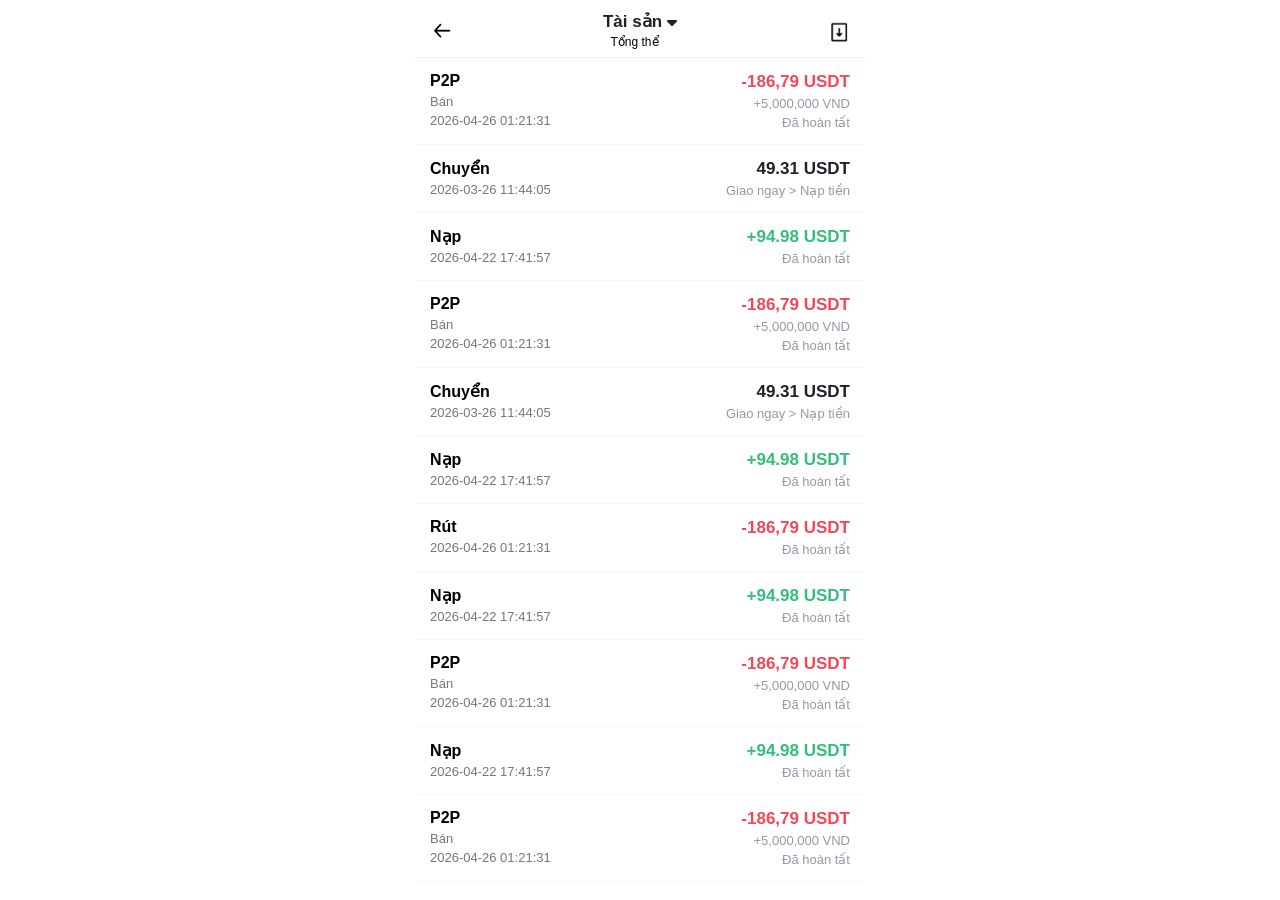
==== assets-history.html @ ec97b78a "Add files via upload" ====
<!DOCTYPE html>
<html lang="vi">
<head>
    <meta charset="UTF-8">
    <meta name="viewport" content="width=device-width, initial-scale=1.0">
    <title>Tài sản - Lịch sử giao dịch</title>
    <link rel="stylesheet" href="assets-history.css">
    <link rel="stylesheet" href="https://cdnjs.cloudflare.com/ajax/libs/font-awesome/6.4.2/css/all.min.css">
</head>
<body>

    <div class="app-container">
        <!-- Header -->
        <div class="header">
<!--         
              <i class="fa-solid fa-arrow-left icon-back"
   onclick="window.location.href='wallet.html'"></i> -->
  <img
  src="img/images/arrow_left.png" class="icon-back" onclick="window.location.href='wallet.html'" alt="back" />
            <div class="header-center">
                <div class="title-with-arrow">
                    <span class="main-title">Tài sản</span>
                    <i class="fa-solid fa-caret-down"></i>
                </div>
                <div class="sub-title">Tổng thể</div>
            </div>
          <img
    src="img/images/muiten.png" class="icon-history" alt="history"/>
        </div>

        <!-- List Giao dịch -->
        <div class="transaction-list">
            
            <!-- Item 1 (P2P - Bán) - Click vào đây để sang trang chi tiết -->
            <div class="transaction-item" data-href="p2p-detail.html">
                <div class="item-left">
                    <div class="item-name">P2P</div>
                    <div class="item-desc">Bán</div>
                    <div class="item-time">2026-04-26 01:21:31</div>
                </div>
                <div class="item-right">
                    <div class="amount sell">-186,79 USDT</div>
                    <div class="fiat-amount">+5,000,000 VND</div>
                    <div class="status-done">Đã hoàn tất</div>
                </div>
            </div>
      <!-- Item 4 (Chuyển) -->
            <div class="transaction-item">
                <div class="item-left">
                    <div class="item-name">Chuyển</div>
                    <div class="item-time">2026-03-26 11:44:05</div>
                </div>
                <div class="item-right">
                    <div class="amount transfer">49.31 USDT</div>
                    <div class="transfer-path">Giao ngay > Nạp tiền</div>
                </div>
            </div>
            <!-- Item 2 (Pay - Nhận) -->
            <!-- <div class="transaction-item">
                <div class="item-left">
                    <div class="item-name">Pay</div>
                    <div class="item-desc">Nhận tiền mã hóa</div>
                    <div class="item-time">2026-04-22 17:41:57</div>
                </div>
                <div class="item-right">
                    <div class="amount receive">+94.98 USDT</div>
                    <div class="user-id">User-3fe9e</div>
                </div>
            </div> -->

                <!-- Item 3 (Nap) -->
             <div class="transaction-item">
                <div class="item-left">
                    <div class="item-name">Nạp</div>
                    <!-- <div class="item-desc">Nhận tiền mã hóa</div> -->
                    <div class="item-time">2026-04-22 17:41:57</div>
                </div>
                <div class="item-right">
                    <div class="amount receive">+94.98 USDT</div>
                    <div class="user-id">Đã hoàn tất</div>
                </div>
            </div>
            <div class="transaction-item" data-href="p2p-detail.html">
                <div class="item-left">
                    <div class="item-name">P2P</div>
                    <div class="item-desc">Bán</div>
                    <div class="item-time">2026-04-26 01:21:31</div>
                </div>
                <div class="item-right">
                    <div class="amount sell">-186,79 USDT</div>
                    <div class="fiat-amount">+5,000,000 VND</div>
                    <div class="status-done">Đã hoàn tất</div>
                </div>
            </div>
             <div class="transaction-item">
                <div class="item-left">
                    <div class="item-name">Chuyển</div>
                    <div class="item-time">2026-03-26 11:44:05</div>
                </div>
                <div class="item-right">
                    <div class="amount transfer">49.31 USDT</div>
                    <div class="transfer-path">Giao ngay > Nạp tiền</div>
                </div>
            </div>
               <div class="transaction-item" data-href="recharge.html">
                <div class="item-left">
                    <div class="item-name">Nạp</div>
                    <!-- <div class="item-desc">Nhận tiền mã hóa</div> -->
                    <div class="item-time">2026-04-22 17:41:57</div>
                </div>
                <div class="item-right">
                    <div class="amount receive">+94.98 USDT</div>
                    <div class="user-id">Đã hoàn tất</div>
                </div>
            </div>
                  <!-- Item 3 (Rut) -->
              <div class="transaction-item" data-href="withdraw-money.html">
                <div class="item-left">
                    <div class="item-name">Rút</div>
                    <!-- <div class="item-desc">Bán</div> -->
                    <div class="item-time">2026-04-26 01:21:31</div>
                </div>
                <div class="item-right" >
                    <div class="amount sell">-186,79 USDT</div>
                    <!-- <div class="fiat-amount">+5,000,000 VND</div> -->
                    <div class="status-done">Đã hoàn tất</div>
                </div>
            </div>
            <!-- Item 3 (Pay) -->
            <!-- Item 4 (Chuyển) -->
             <div class="transaction-item">
                <div class="item-left">
                    <div class="item-name">Nạp</div>
                    <!-- <div class="item-desc">Nhận tiền mã hóa</div> -->
                    <div class="item-time">2026-04-22 17:41:57</div>
                </div>
                <div class="item-right">
                    <div class="amount receive">+94.98 USDT</div>
                    <div class="user-id">Đã hoàn tất</div>
                </div>
            </div>
               <div class="transaction-item" data-href="p2p-detail.html">
                <div class="item-left">
                    <div class="item-name">P2P</div>
                    <div class="item-desc">Bán</div>
                    <div class="item-time">2026-04-26 01:21:31</div>
                </div>
                <div class="item-right">
                    <div class="amount sell">-186,79 USDT</div>
                    <div class="fiat-amount">+5,000,000 VND</div>
                    <div class="status-done">Đã hoàn tất</div>
                </div>
                
            </div>
 <div class="transaction-item">
                <div class="item-left">
                    <div class="item-name">Nạp</div>
                    <!-- <div class="item-desc">Nhận tiền mã hóa</div> -->
                    <div class="item-time">2026-04-22 17:41:57</div>
                </div>
                <div class="item-right">
                    <div class="amount receive">+94.98 USDT</div>
                    <div class="user-id">Đã hoàn tất</div>
                </div>
            </div>
               <div class="transaction-item" data-href="p2p-detail.html">
                <div class="item-left">
                    <div class="item-name">P2P</div>
                    <div class="item-desc">Bán</div>
                    <div class="item-time">2026-04-26 01:21:31</div>
                </div>
                <div class="item-right">
                    <div class="amount sell">-186,79 USDT</div>
                    <div class="fiat-amount">+5,000,000 VND</div>
                    <div class="status-done">Đã hoàn tất</div>
                </div>
        </div>
    </div>
<script src="assets-history.js"></script>
</body>
</html>
---- assets-history.css ----
* {
    margin: 0;
    padding: 0;
    box-sizing: border-box;
    font-family: -apple-system, BlinkMacSystemFont, "Segoe UI", Roboto, sans-serif;
}

body {
    background-color: #ffffff;
    color: #1e2329;
    display: flex;
    justify-content: center;
    font-family: Arial, Helvetica, sans-serif;
    font-weight: 400;
}

.app-container {
    width: 100%;
    max-width: 450px;
    min-height: 100vh;
}

/* Header */
.header {
    padding: 10px 15px;
    display: flex;
    align-items: center;
    justify-content: space-between;
    border-bottom: 1px solid #f5f5f5;
    position: sticky;
    top: 0;
    background: white;
    z-index: 10;
}

.header-center {
    text-align: center;
}

.title-with-arrow {
    display: flex;
    align-items: center;
    justify-content: center;
    gap: 5px;
}

.main-title {
    font-size: 18px;
    font-weight: 600;
}

.sub-title {
    font-size: 12px;
      color: #000000;
    margin-top: 3px;
    margin-left: -11px;
    font-weight: 600;
}
/* 
.icon-back, .icon-history {
    font-size: 18px;
    cursor: pointer;
    width: 30px;
} */

/* Icon back bên trái */


/* Transaction List */
.transaction-list {
    padding: 0 15px;
}
.transaction-sub,
.transaction-time,
.transaction-note,
.transaction-status {
    font-size: 11px;
    font-weight: 400;
    color: #7d8794;
}
.transaction-item {
    display: flex;
    justify-content: space-between;
    padding: 14px 0;
    border-bottom: 1px solid #f5f5f5;
    cursor: pointer;
}

.transaction-item:active {
    background-color: #fafafa;
}

/* Cột bên trái */
.item-left {
    display: flex;
    flex-direction: column;
    gap: 4px;
}

.item-name {
    font-size: 16px;
    font-weight: 600;
        color: #010101;
}

.item-desc, .item-time {
    font-size: 13px;
    color:#767676;
    font-weight: 400;
}

/* Cột bên phải (Thẳng hàng lề phải) */
.item-right {
    text-align: right;
    display: flex;
    flex-direction: column;
    gap: 4px;
}

.amount {
        font-size: 17px;
    font-weight: 600;
}

/* Màu sắc số tiền */
.amount.sell { 
    color: #f44758; 
}      /* Màu đỏ */
.amount.receive { 
    color: #33be7d; 
}   /* Màu xanh */
.amount.transfer {
     color: #1e2329;
     }  /* Màu đen */

.fiat-amount, .user-id, .status-done, .transfer-path {
    font-size: 13px;
    color: #929aa5;
}

.status-done {
    color: #929aa5;
}
/* .icon-back {
    width: 22px;
    height: 22px;
    object-fit: contain;
    cursor: pointer;
    display: block;
    user-select: none;
} */
.header {
    position: relative;
    height: 58px;
    border-bottom: 1px solid #f0f0f0;
}

/* icon trái */
.icon-back {
        position: absolute;
    left: -11px;
    top: 50%;
    transform: translateY(-50%);
    width: 77px;
    height: 63px;
}

/* icon phải */
.icon-history {
       position: absolute;
    right: -29px;
    top: 55%;
    transform: translateY(-50%);
    width: 109px;
    height: 89px;
    object-fit: contain;
    cursor: pointer;
}

/* khối giữa */
.header-center {
    position: absolute;
    left: 50%;
    top: 50%;
    transform: translate(-50%, -50%);
    text-align: center;
}
.main-title {
  font-size: 17px;
    font-weight: 600;
    line-height: 1.55;
}

.sub-title {
    font-size: 12x;
    font-weight: 500;
    margin-top: 1px; /* trước 2–4px */
    line-height: 1;
}
.transaction-item {
    margin: 0 -15px;
    padding: 14px 15px;
    transition: background 0.12s ease;
    -webkit-tap-highlight-color: transparent;
}

.transaction-item:active {
    background: #f3f4f6;
}
.transaction-item {
    position: relative;
    margin: 0 -15px;
    padding: 14px 15px;
    transition: background-color 0.12s ease;
    -webkit-tap-highlight-color: transparent;
    user-select: none;
}

.transaction-item.pressed {
    background: #f3f4f6;
}
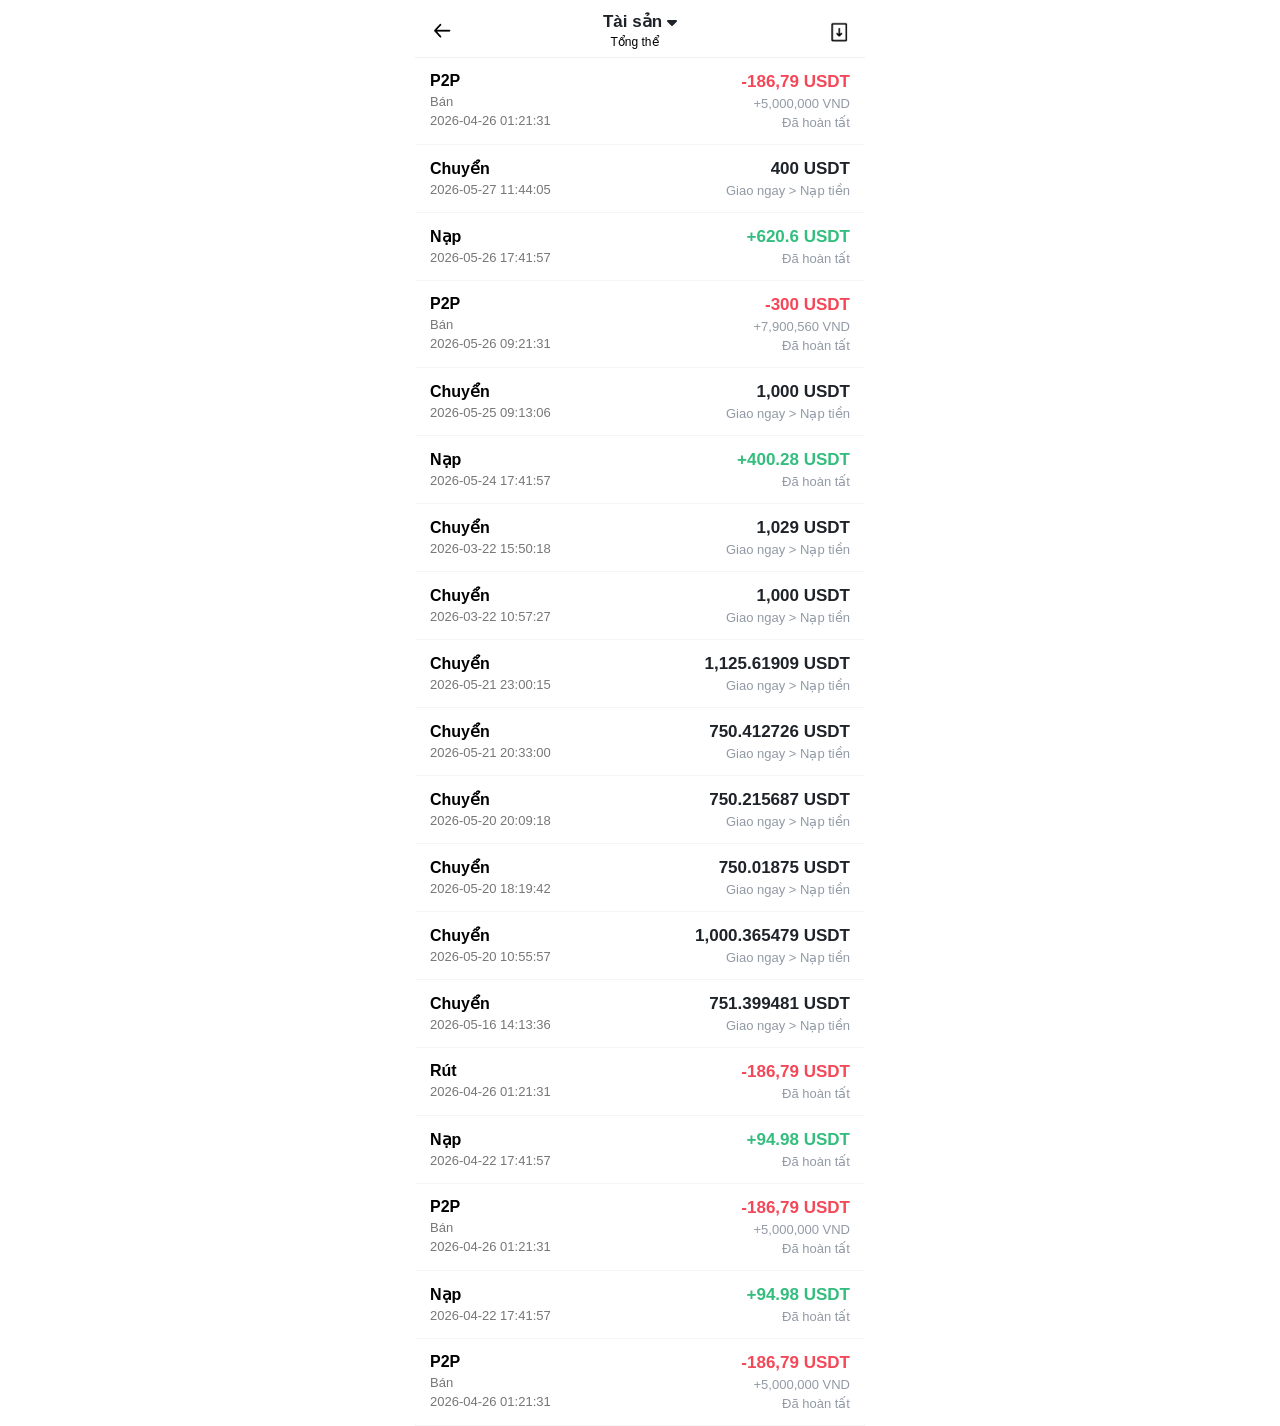
==== commit 02a460d1: "Update assets-history.html" ====
--- a/assets-history.html
+++ b/assets-history.html
@@ -48,10 +48,10 @@
             <div class="transaction-item">
                 <div class="item-left">
                     <div class="item-name">Chuyển</div>
-                    <div class="item-time">2026-03-26 11:44:05</div>
-                </div>
-                <div class="item-right">
-                    <div class="amount transfer">49.31 USDT</div>
+                    <div class="item-time">2026-05-27 11:44:05</div>
+                </div>
+                <div class="item-right">
+                    <div class="amount transfer">400 USDT</div>
                     <div class="transfer-path">Giao ngay > Nạp tiền</div>
                 </div>
             </div>
@@ -73,10 +73,10 @@
                 <div class="item-left">
                     <div class="item-name">Nạp</div>
                     <!-- <div class="item-desc">Nhận tiền mã hóa</div> -->
-                    <div class="item-time">2026-04-22 17:41:57</div>
-                </div>
-                <div class="item-right">
-                    <div class="amount receive">+94.98 USDT</div>
+                    <div class="item-time">2026-05-26 17:41:57</div>
+                </div>
+                <div class="item-right">
+                    <div class="amount receive">+620.6 USDT</div>
                     <div class="user-id">Đã hoàn tất</div>
                 </div>
             </div>
@@ -84,21 +84,21 @@
                 <div class="item-left">
                     <div class="item-name">P2P</div>
                     <div class="item-desc">Bán</div>
-                    <div class="item-time">2026-04-26 01:21:31</div>
-                </div>
-                <div class="item-right">
-                    <div class="amount sell">-186,79 USDT</div>
-                    <div class="fiat-amount">+5,000,000 VND</div>
+                    <div class="item-time">2026-05-26 09:21:31</div>
+                </div>
+                <div class="item-right">
+                    <div class="amount sell">-300 USDT</div>
+                    <div class="fiat-amount">+7,900,560 VND</div>
                     <div class="status-done">Đã hoàn tất</div>
                 </div>
             </div>
              <div class="transaction-item">
                 <div class="item-left">
                     <div class="item-name">Chuyển</div>
-                    <div class="item-time">2026-03-26 11:44:05</div>
-                </div>
-                <div class="item-right">
-                    <div class="amount transfer">49.31 USDT</div>
+                    <div class="item-time">2026-05-25 09:13:06</div>
+                </div>
+                <div class="item-right">
+                    <div class="amount transfer">1,000 USDT</div>
                     <div class="transfer-path">Giao ngay > Nạp tiền</div>
                 </div>
             </div>
@@ -106,13 +106,94 @@
                 <div class="item-left">
                     <div class="item-name">Nạp</div>
                     <!-- <div class="item-desc">Nhận tiền mã hóa</div> -->
-                    <div class="item-time">2026-04-22 17:41:57</div>
-                </div>
-                <div class="item-right">
-                    <div class="amount receive">+94.98 USDT</div>
-                    <div class="user-id">Đã hoàn tất</div>
-                </div>
-            </div>
+                    <div class="item-time">2026-05-24 17:41:57</div>
+                </div>
+                <div class="item-right">
+                    <div class="amount receive">+400.28 USDT</div>
+                    <div class="user-id">Đã hoàn tất</div>
+                </div>
+            </div>
+            <div class="transaction-item">
+                <div class="item-left">
+                    <div class="item-name">Chuyển</div>
+                    <div class="item-time">2026-03-22 15:50:18</div>
+                </div>
+                <div class="item-right">
+                    <div class="amount transfer">1,029 USDT</div>
+                    <div class="transfer-path">Giao ngay > Nạp tiền</div>
+                </div>
+            </div>
+                <div class="transaction-item">
+                <div class="item-left">
+                    <div class="item-name">Chuyển</div>
+                    <div class="item-time">2026-03-22 10:57:27</div>
+                </div>
+                <div class="item-right">
+                    <div class="amount transfer">1,000 USDT</div>
+                    <div class="transfer-path">Giao ngay > Nạp tiền</div>
+                </div>
+            </div>
+                <div class="transaction-item">
+                <div class="item-left">
+                    <div class="item-name">Chuyển</div>
+                    <div class="item-time">2026-05-21 23:00:15 </div>
+                </div>
+                <div class="item-right">
+                    <div class="amount transfer">1,125.61909 USDT</div>
+                    <div class="transfer-path">Giao ngay > Nạp tiền</div>
+                </div>
+            </div>
+                <div class="transaction-item">
+                <div class="item-left">
+                    <div class="item-name">Chuyển</div>
+                    <div class="item-time">2026-05-21 20:33:00</div>
+                </div>
+                <div class="item-right">
+                    <div class="amount transfer">750.412726 USDT</div>
+                    <div class="transfer-path">Giao ngay > Nạp tiền</div>
+                </div>
+            </div>
+                <div class="transaction-item">
+                <div class="item-left">
+                    <div class="item-name">Chuyển</div>
+                    <div class="item-time">2026-05-20 20:09:18</div>
+                </div>
+                <div class="item-right">
+                    <div class="amount transfer">750.215687 USDT</div>
+                    <div class="transfer-path">Giao ngay > Nạp tiền</div>
+                </div>
+            </div>
+                <div class="transaction-item">
+                <div class="item-left">
+                    <div class="item-name">Chuyển</div>
+                    <div class="item-time">2026-05-20 18:19:42</div>
+                </div>
+                <div class="item-right">
+                    <div class="amount transfer">750.01875 USDT</div>
+                    <div class="transfer-path">Giao ngay > Nạp tiền</div>
+                </div>
+            </div>
+                <div class="transaction-item">
+                <div class="item-left">
+                    <div class="item-name">Chuyển</div>
+                    <div class="item-time">2026-05-20 10:55:57</div>
+                </div>
+                <div class="item-right">
+                    <div class="amount transfer">1,000.365479 USDT</div>
+                    <div class="transfer-path">Giao ngay > Nạp tiền</div>
+                </div>
+            </div>
+                <div class="transaction-item">
+                <div class="item-left">
+                    <div class="item-name">Chuyển</div>
+                    <div class="item-time">2026-05-16 14:13:36 </div>
+                </div>
+                <div class="item-right">
+                    <div class="amount transfer">751.399481 USDT</div>
+                    <div class="transfer-path">Giao ngay > Nạp tiền</div>
+                </div>
+            </div>
+
                   <!-- Item 3 (Rut) -->
               <div class="transaction-item" data-href="withdraw-money.html">
                 <div class="item-left">
@@ -178,4 +259,4 @@
     </div>
 <script src="assets-history.js"></script>
 </body>
-</html>+</html>
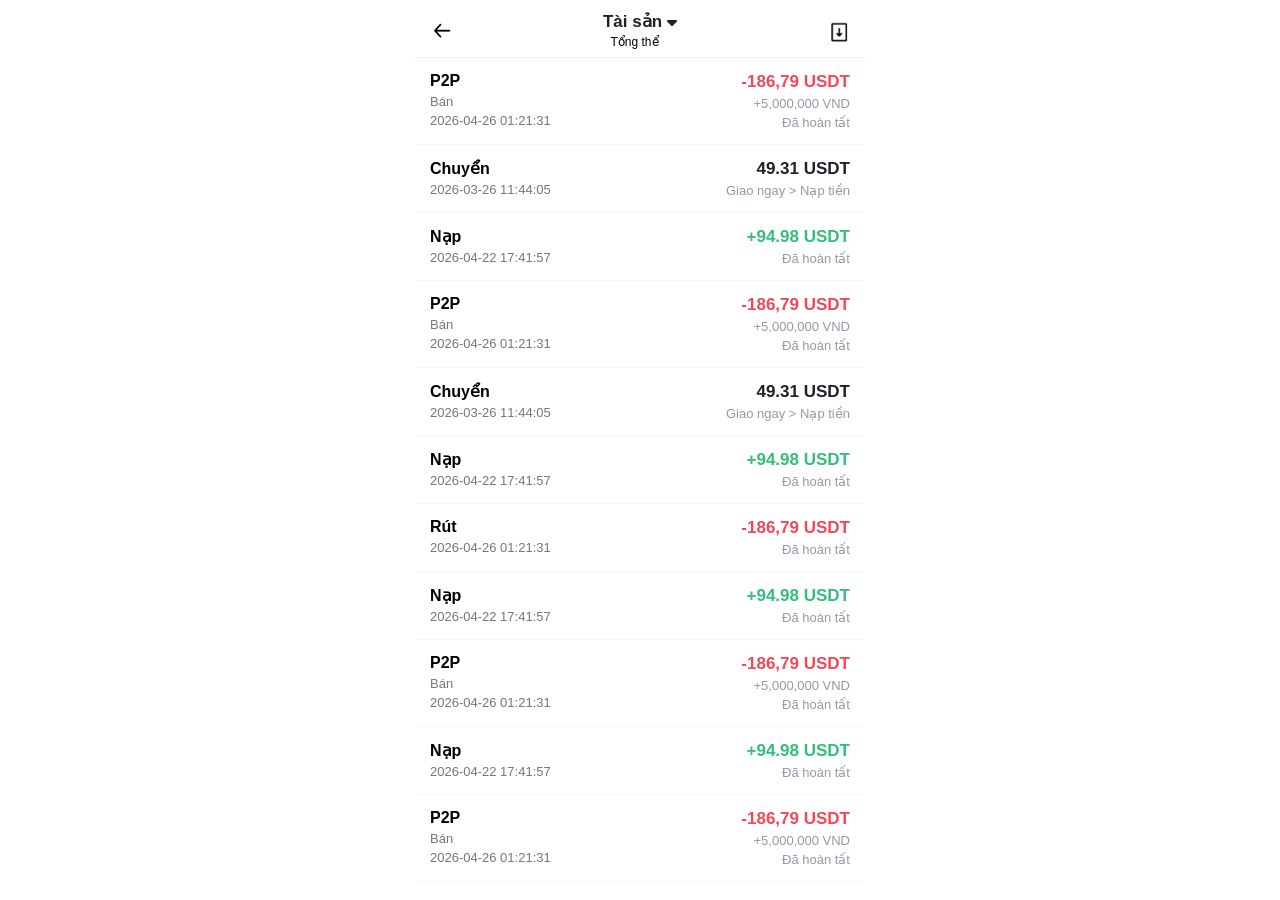
==== commit 14f468f4: "Add files via upload" ====
--- a/assets-history.html
+++ b/assets-history.html
@@ -48,10 +48,10 @@
             <div class="transaction-item">
                 <div class="item-left">
                     <div class="item-name">Chuyển</div>
-                    <div class="item-time">2026-05-27 11:44:05</div>
+                    <div class="item-time">2026-03-26 11:44:05</div>
                 </div>
                 <div class="item-right">
-                    <div class="amount transfer">400 USDT</div>
+                    <div class="amount transfer">49.31 USDT</div>
                     <div class="transfer-path">Giao ngay > Nạp tiền</div>
                 </div>
             </div>
@@ -73,10 +73,10 @@
                 <div class="item-left">
                     <div class="item-name">Nạp</div>
                     <!-- <div class="item-desc">Nhận tiền mã hóa</div> -->
-                    <div class="item-time">2026-05-26 17:41:57</div>
+                    <div class="item-time">2026-04-22 17:41:57</div>
                 </div>
                 <div class="item-right">
-                    <div class="amount receive">+620.6 USDT</div>
+                    <div class="amount receive">+94.98 USDT</div>
                     <div class="user-id">Đã hoàn tất</div>
                 </div>
             </div>
@@ -84,21 +84,21 @@
                 <div class="item-left">
                     <div class="item-name">P2P</div>
                     <div class="item-desc">Bán</div>
-                    <div class="item-time">2026-05-26 09:21:31</div>
+                    <div class="item-time">2026-04-26 01:21:31</div>
                 </div>
                 <div class="item-right">
-                    <div class="amount sell">-300 USDT</div>
-                    <div class="fiat-amount">+7,900,560 VND</div>
+                    <div class="amount sell">-186,79 USDT</div>
+                    <div class="fiat-amount">+5,000,000 VND</div>
                     <div class="status-done">Đã hoàn tất</div>
                 </div>
             </div>
              <div class="transaction-item">
                 <div class="item-left">
                     <div class="item-name">Chuyển</div>
-                    <div class="item-time">2026-05-25 09:13:06</div>
+                    <div class="item-time">2026-03-26 11:44:05</div>
                 </div>
                 <div class="item-right">
-                    <div class="amount transfer">1,000 USDT</div>
+                    <div class="amount transfer">49.31 USDT</div>
                     <div class="transfer-path">Giao ngay > Nạp tiền</div>
                 </div>
             </div>
@@ -106,94 +106,13 @@
                 <div class="item-left">
                     <div class="item-name">Nạp</div>
                     <!-- <div class="item-desc">Nhận tiền mã hóa</div> -->
-                    <div class="item-time">2026-05-24 17:41:57</div>
+                    <div class="item-time">2026-04-22 17:41:57</div>
                 </div>
                 <div class="item-right">
-                    <div class="amount receive">+400.28 USDT</div>
+                    <div class="amount receive">+94.98 USDT</div>
                     <div class="user-id">Đã hoàn tất</div>
                 </div>
             </div>
-            <div class="transaction-item">
-                <div class="item-left">
-                    <div class="item-name">Chuyển</div>
-                    <div class="item-time">2026-03-22 15:50:18</div>
-                </div>
-                <div class="item-right">
-                    <div class="amount transfer">1,029 USDT</div>
-                    <div class="transfer-path">Giao ngay > Nạp tiền</div>
-                </div>
-            </div>
-                <div class="transaction-item">
-                <div class="item-left">
-                    <div class="item-name">Chuyển</div>
-                    <div class="item-time">2026-03-22 10:57:27</div>
-                </div>
-                <div class="item-right">
-                    <div class="amount transfer">1,000 USDT</div>
-                    <div class="transfer-path">Giao ngay > Nạp tiền</div>
-                </div>
-            </div>
-                <div class="transaction-item">
-                <div class="item-left">
-                    <div class="item-name">Chuyển</div>
-                    <div class="item-time">2026-05-21 23:00:15 </div>
-                </div>
-                <div class="item-right">
-                    <div class="amount transfer">1,125.61909 USDT</div>
-                    <div class="transfer-path">Giao ngay > Nạp tiền</div>
-                </div>
-            </div>
-                <div class="transaction-item">
-                <div class="item-left">
-                    <div class="item-name">Chuyển</div>
-                    <div class="item-time">2026-05-21 20:33:00</div>
-                </div>
-                <div class="item-right">
-                    <div class="amount transfer">750.412726 USDT</div>
-                    <div class="transfer-path">Giao ngay > Nạp tiền</div>
-                </div>
-            </div>
-                <div class="transaction-item">
-                <div class="item-left">
-                    <div class="item-name">Chuyển</div>
-                    <div class="item-time">2026-05-20 20:09:18</div>
-                </div>
-                <div class="item-right">
-                    <div class="amount transfer">750.215687 USDT</div>
-                    <div class="transfer-path">Giao ngay > Nạp tiền</div>
-                </div>
-            </div>
-                <div class="transaction-item">
-                <div class="item-left">
-                    <div class="item-name">Chuyển</div>
-                    <div class="item-time">2026-05-20 18:19:42</div>
-                </div>
-                <div class="item-right">
-                    <div class="amount transfer">750.01875 USDT</div>
-                    <div class="transfer-path">Giao ngay > Nạp tiền</div>
-                </div>
-            </div>
-                <div class="transaction-item">
-                <div class="item-left">
-                    <div class="item-name">Chuyển</div>
-                    <div class="item-time">2026-05-20 10:55:57</div>
-                </div>
-                <div class="item-right">
-                    <div class="amount transfer">1,000.365479 USDT</div>
-                    <div class="transfer-path">Giao ngay > Nạp tiền</div>
-                </div>
-            </div>
-                <div class="transaction-item">
-                <div class="item-left">
-                    <div class="item-name">Chuyển</div>
-                    <div class="item-time">2026-05-16 14:13:36 </div>
-                </div>
-                <div class="item-right">
-                    <div class="amount transfer">751.399481 USDT</div>
-                    <div class="transfer-path">Giao ngay > Nạp tiền</div>
-                </div>
-            </div>
-
                   <!-- Item 3 (Rut) -->
               <div class="transaction-item" data-href="withdraw-money.html">
                 <div class="item-left">
@@ -259,4 +178,4 @@
     </div>
 <script src="assets-history.js"></script>
 </body>
-</html>
+</html>
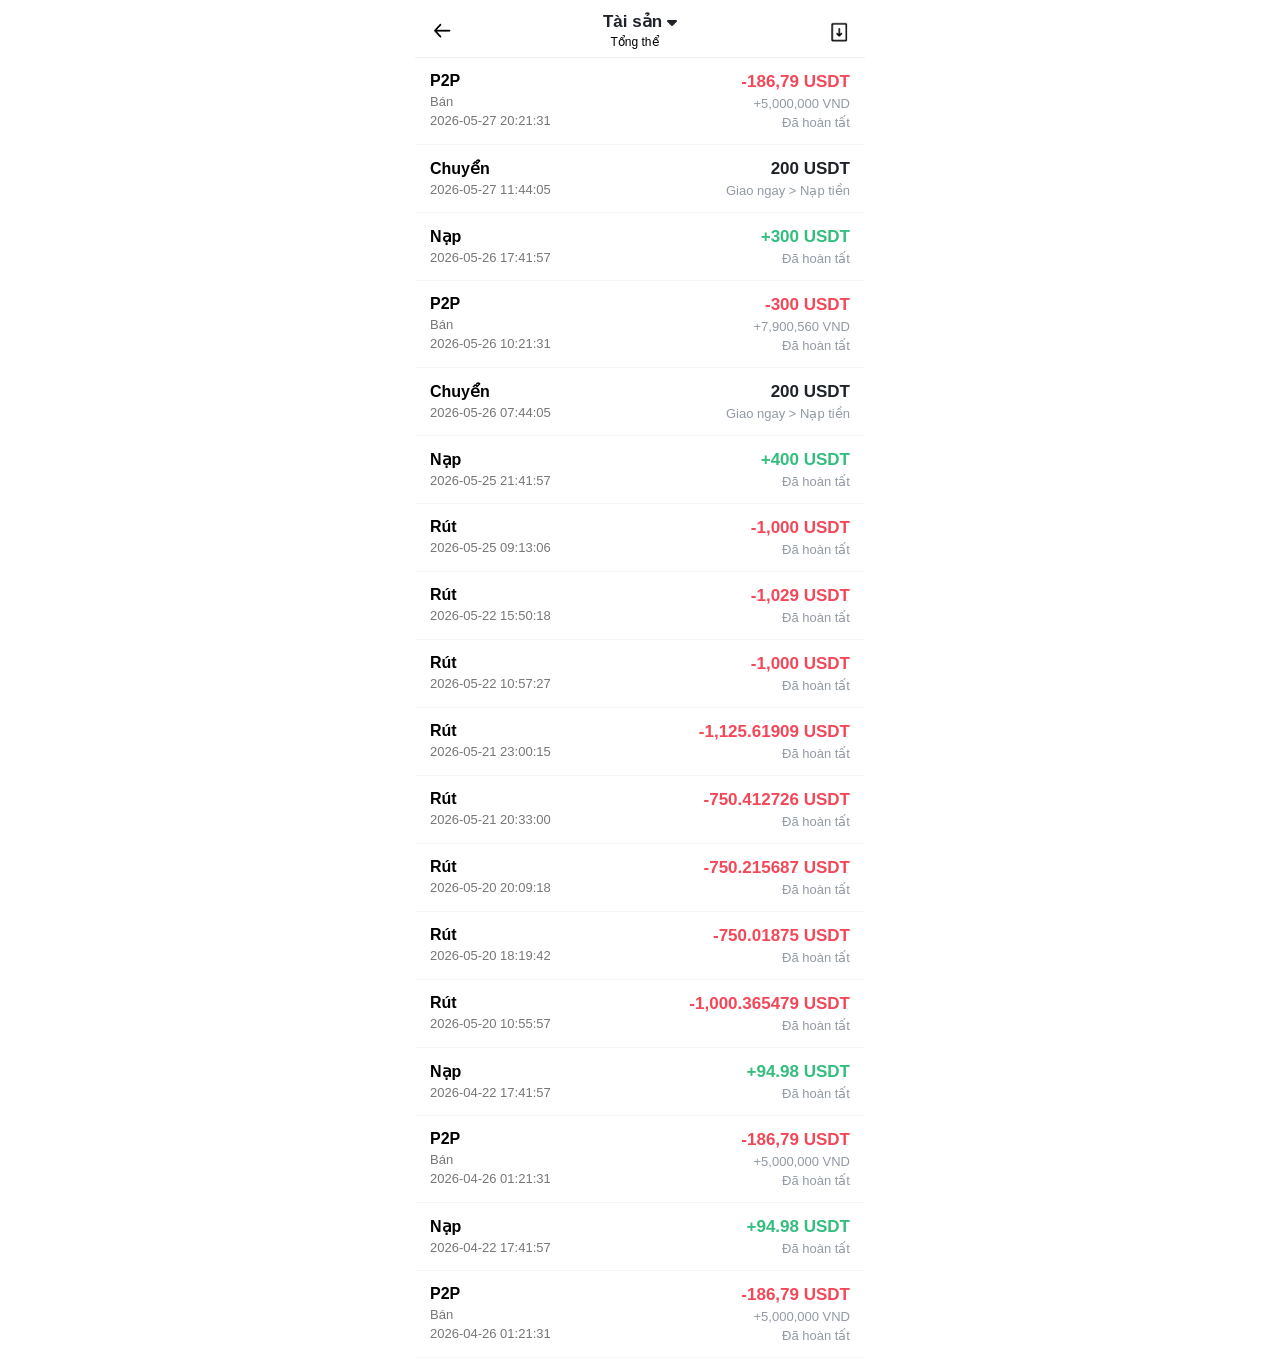
==== commit a4ce0913: "Update assets-history.html" ====
--- a/assets-history.html
+++ b/assets-history.html
@@ -36,7 +36,7 @@
                 <div class="item-left">
                     <div class="item-name">P2P</div>
                     <div class="item-desc">Bán</div>
-                    <div class="item-time">2026-04-26 01:21:31</div>
+                    <div class="item-time">2026-05-27 20:21:31</div>
                 </div>
                 <div class="item-right">
                     <div class="amount sell">-186,79 USDT</div>
@@ -48,10 +48,10 @@
             <div class="transaction-item">
                 <div class="item-left">
                     <div class="item-name">Chuyển</div>
-                    <div class="item-time">2026-03-26 11:44:05</div>
-                </div>
-                <div class="item-right">
-                    <div class="amount transfer">49.31 USDT</div>
+                    <div class="item-time">2026-05-27 11:44:05</div>
+                </div>
+                <div class="item-right">
+                    <div class="amount transfer">200 USDT</div>
                     <div class="transfer-path">Giao ngay > Nạp tiền</div>
                 </div>
             </div>
@@ -73,10 +73,10 @@
                 <div class="item-left">
                     <div class="item-name">Nạp</div>
                     <!-- <div class="item-desc">Nhận tiền mã hóa</div> -->
-                    <div class="item-time">2026-04-22 17:41:57</div>
-                </div>
-                <div class="item-right">
-                    <div class="amount receive">+94.98 USDT</div>
+                    <div class="item-time">2026-05-26 17:41:57</div>
+                </div>
+                <div class="item-right">
+                    <div class="amount receive">+300 USDT</div>
                     <div class="user-id">Đã hoàn tất</div>
                 </div>
             </div>
@@ -84,21 +84,21 @@
                 <div class="item-left">
                     <div class="item-name">P2P</div>
                     <div class="item-desc">Bán</div>
-                    <div class="item-time">2026-04-26 01:21:31</div>
-                </div>
-                <div class="item-right">
-                    <div class="amount sell">-186,79 USDT</div>
-                    <div class="fiat-amount">+5,000,000 VND</div>
+                    <div class="item-time">2026-05-26 10:21:31</div>
+                </div>
+                <div class="item-right">
+                    <div class="amount sell">-300 USDT</div>
+                    <div class="fiat-amount">+7,900,560 VND</div>
                     <div class="status-done">Đã hoàn tất</div>
                 </div>
             </div>
              <div class="transaction-item">
                 <div class="item-left">
                     <div class="item-name">Chuyển</div>
-                    <div class="item-time">2026-03-26 11:44:05</div>
-                </div>
-                <div class="item-right">
-                    <div class="amount transfer">49.31 USDT</div>
+                    <div class="item-time">2026-05-26 07:44:05</div>
+                </div>
+                <div class="item-right">
+                    <div class="amount transfer">200 USDT</div>
                     <div class="transfer-path">Giao ngay > Nạp tiền</div>
                 </div>
             </div>
@@ -106,10 +106,10 @@
                 <div class="item-left">
                     <div class="item-name">Nạp</div>
                     <!-- <div class="item-desc">Nhận tiền mã hóa</div> -->
-                    <div class="item-time">2026-04-22 17:41:57</div>
-                </div>
-                <div class="item-right">
-                    <div class="amount receive">+94.98 USDT</div>
+                    <div class="item-time">2026-05-25 21:41:57</div>
+                </div>
+                <div class="item-right">
+                    <div class="amount receive">+400 USDT</div>
                     <div class="user-id">Đã hoàn tất</div>
                 </div>
             </div>
@@ -118,14 +118,99 @@
                 <div class="item-left">
                     <div class="item-name">Rút</div>
                     <!-- <div class="item-desc">Bán</div> -->
-                    <div class="item-time">2026-04-26 01:21:31</div>
-                </div>
-                <div class="item-right" >
-                    <div class="amount sell">-186,79 USDT</div>
-                    <!-- <div class="fiat-amount">+5,000,000 VND</div> -->
-                    <div class="status-done">Đã hoàn tất</div>
-                </div>
-            </div>
+                    <div class="item-time">2026-05-25 09:13:06</div>
+                </div>
+                <div class="item-right" >
+                    <div class="amount sell">-1,000 USDT</div>
+                    <!-- <div class="fiat-amount">+5,000,000 VND</div> -->
+                    <div class="status-done">Đã hoàn tất</div>
+                </div>
+            </div>
+                <div class="transaction-item" data-href="withdraw-money.html">
+                <div class="item-left">
+                    <div class="item-name">Rút</div>
+                    <!-- <div class="item-desc">Bán</div> -->
+                    <div class="item-time">2026-05-22 15:50:18</div>
+                </div>
+                <div class="item-right" >
+                    <div class="amount sell">-1,029 USDT</div>
+                    <!-- <div class="fiat-amount">+5,000,000 VND</div> -->
+                    <div class="status-done">Đã hoàn tất</div>
+                </div>
+            </div>
+                <div class="transaction-item" data-href="withdraw-money.html">
+                <div class="item-left">
+                    <div class="item-name">Rút</div>
+                    <!-- <div class="item-desc">Bán</div> -->
+                    <div class="item-time">2026-05-22 10:57:27</div>
+                </div>
+                <div class="item-right" >
+                    <div class="amount sell">-1,000 USDT</div>
+                    <!-- <div class="fiat-amount">+5,000,000 VND</div> -->
+                    <div class="status-done">Đã hoàn tất</div>
+                </div>
+            </div>
+                <div class="transaction-item" data-href="withdraw-money.html">
+                <div class="item-left">
+                    <div class="item-name">Rút</div>
+                    <!-- <div class="item-desc">Bán</div> -->
+                    <div class="item-time">2026-05-21 23:00:15</div>
+                </div>
+                <div class="item-right" >
+                    <div class="amount sell">-1,125.61909 USDT</div>
+                    <!-- <div class="fiat-amount">+5,000,000 VND</div> -->
+                    <div class="status-done">Đã hoàn tất</div>
+                </div>
+            </div>
+                <div class="transaction-item" data-href="withdraw-money.html">
+                <div class="item-left">
+                    <div class="item-name">Rút</div>
+                    <!-- <div class="item-desc">Bán</div> -->
+                    <div class="item-time">2026-05-21 20:33:00</div>
+                </div>
+                <div class="item-right" >
+                    <div class="amount sell">-750.412726 USDT</div>
+                    <!-- <div class="fiat-amount">+5,000,000 VND</div> -->
+                    <div class="status-done">Đã hoàn tất</div>
+                </div>
+            </div>
+                <div class="transaction-item" data-href="withdraw-money.html">
+                <div class="item-left">
+                    <div class="item-name">Rút</div>
+                    <!-- <div class="item-desc">Bán</div> -->
+                    <div class="item-time">2026-05-20 20:09:18</div>
+                </div>
+                <div class="item-right" >
+                    <div class="amount sell">-750.215687 USDT</div>
+                    <!-- <div class="fiat-amount">+5,000,000 VND</div> -->
+                    <div class="status-done">Đã hoàn tất</div>
+                </div>
+            </div>
+                <div class="transaction-item" data-href="withdraw-money.html">
+                <div class="item-left">
+                    <div class="item-name">Rút</div>
+                    <!-- <div class="item-desc">Bán</div> -->
+                    <div class="item-time">2026-05-20 18:19:42 </div>
+                </div>
+                <div class="item-right" >
+                    <div class="amount sell">-750.01875 USDT</div>
+                    <!-- <div class="fiat-amount">+5,000,000 VND</div> -->
+                    <div class="status-done">Đã hoàn tất</div>
+                </div>
+            </div>
+                <div class="transaction-item" data-href="withdraw-money.html">
+                <div class="item-left">
+                    <div class="item-name">Rút</div>
+                    <!-- <div class="item-desc">Bán</div> -->
+                    <div class="item-time">2026-05-20 10:55:57</div>
+                </div>
+                <div class="item-right" >
+                    <div class="amount sell">-1,000.365479 USDT</div>
+                    <!-- <div class="fiat-amount">+5,000,000 VND</div> -->
+                    <div class="status-done">Đã hoàn tất</div>
+                </div>
+            </div>
+
             <!-- Item 3 (Pay) -->
             <!-- Item 4 (Chuyển) -->
              <div class="transaction-item">
@@ -178,4 +263,4 @@
     </div>
 <script src="assets-history.js"></script>
 </body>
-</html>+</html>
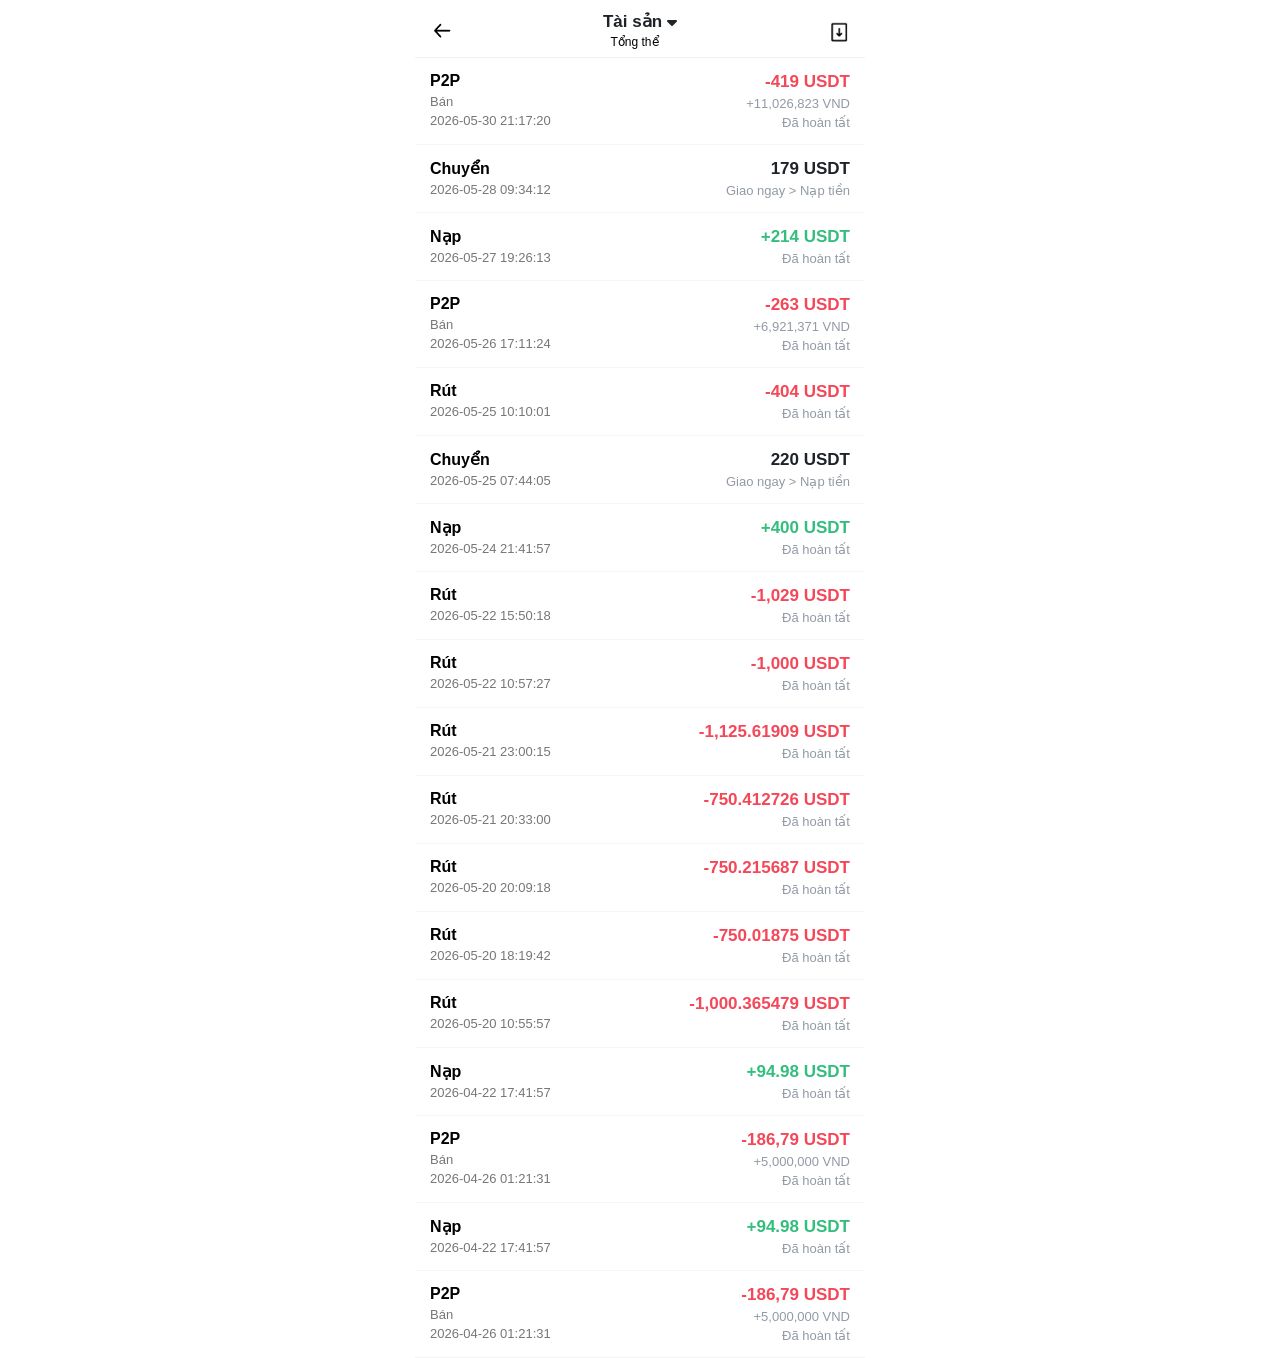
==== commit 3f441ebf: "Update assets-history.html" ====
--- a/assets-history.html
+++ b/assets-history.html
@@ -36,11 +36,11 @@
                 <div class="item-left">
                     <div class="item-name">P2P</div>
                     <div class="item-desc">Bán</div>
-                    <div class="item-time">2026-05-27 20:21:31</div>
-                </div>
-                <div class="item-right">
-                    <div class="amount sell">-186,79 USDT</div>
-                    <div class="fiat-amount">+5,000,000 VND</div>
+                    <div class="item-time">2026-05-30 21:17:20</div>
+                </div>
+                <div class="item-right">
+                    <div class="amount sell">-419 USDT</div>
+                    <div class="fiat-amount">+11,026,823 VND</div>
                     <div class="status-done">Đã hoàn tất</div>
                 </div>
             </div>
@@ -48,10 +48,10 @@
             <div class="transaction-item">
                 <div class="item-left">
                     <div class="item-name">Chuyển</div>
-                    <div class="item-time">2026-05-27 11:44:05</div>
-                </div>
-                <div class="item-right">
-                    <div class="amount transfer">200 USDT</div>
+                    <div class="item-time">2026-05-28 09:34:12</div>
+                </div>
+                <div class="item-right">
+                    <div class="amount transfer">179 USDT</div>
                     <div class="transfer-path">Giao ngay > Nạp tiền</div>
                 </div>
             </div>
@@ -73,10 +73,10 @@
                 <div class="item-left">
                     <div class="item-name">Nạp</div>
                     <!-- <div class="item-desc">Nhận tiền mã hóa</div> -->
-                    <div class="item-time">2026-05-26 17:41:57</div>
-                </div>
-                <div class="item-right">
-                    <div class="amount receive">+300 USDT</div>
+                    <div class="item-time">2026-05-27 19:26:13</div>
+                </div>
+                <div class="item-right">
+                    <div class="amount receive">+214 USDT</div>
                     <div class="user-id">Đã hoàn tất</div>
                 </div>
             </div>
@@ -84,21 +84,34 @@
                 <div class="item-left">
                     <div class="item-name">P2P</div>
                     <div class="item-desc">Bán</div>
-                    <div class="item-time">2026-05-26 10:21:31</div>
-                </div>
-                <div class="item-right">
-                    <div class="amount sell">-300 USDT</div>
-                    <div class="fiat-amount">+7,900,560 VND</div>
+                    <div class="item-time">2026-05-26 17:11:24</div>
+                </div>
+                <div class="item-right">
+                    <div class="amount sell">-263 USDT</div>
+                    <div class="fiat-amount">+6,921,371 VND</div>
+                    <div class="status-done">Đã hoàn tất</div>
+                </div>
+            </div>
+            <!-- Item 3 (Rut) -->
+              <div class="transaction-item" data-href="withdraw-money.html">
+                <div class="item-left">
+                    <div class="item-name">Rút</div>
+                    <!-- <div class="item-desc">Bán</div> -->
+                    <div class="item-time">2026-05-25 10:10:01</div>
+                </div>
+                <div class="item-right" >
+                    <div class="amount sell">-404 USDT</div>
+                    <!-- <div class="fiat-amount">+5,000,000 VND</div> -->
                     <div class="status-done">Đã hoàn tất</div>
                 </div>
             </div>
              <div class="transaction-item">
                 <div class="item-left">
                     <div class="item-name">Chuyển</div>
-                    <div class="item-time">2026-05-26 07:44:05</div>
-                </div>
-                <div class="item-right">
-                    <div class="amount transfer">200 USDT</div>
+                    <div class="item-time">2026-05-25 07:44:05</div>
+                </div>
+                <div class="item-right">
+                    <div class="amount transfer">220 USDT</div>
                     <div class="transfer-path">Giao ngay > Nạp tiền</div>
                 </div>
             </div>
@@ -106,26 +119,14 @@
                 <div class="item-left">
                     <div class="item-name">Nạp</div>
                     <!-- <div class="item-desc">Nhận tiền mã hóa</div> -->
-                    <div class="item-time">2026-05-25 21:41:57</div>
+                    <div class="item-time">2026-05-24 21:41:57</div>
                 </div>
                 <div class="item-right">
                     <div class="amount receive">+400 USDT</div>
                     <div class="user-id">Đã hoàn tất</div>
                 </div>
             </div>
-                  <!-- Item 3 (Rut) -->
-              <div class="transaction-item" data-href="withdraw-money.html">
-                <div class="item-left">
-                    <div class="item-name">Rút</div>
-                    <!-- <div class="item-desc">Bán</div> -->
-                    <div class="item-time">2026-05-25 09:13:06</div>
-                </div>
-                <div class="item-right" >
-                    <div class="amount sell">-1,000 USDT</div>
-                    <!-- <div class="fiat-amount">+5,000,000 VND</div> -->
-                    <div class="status-done">Đã hoàn tất</div>
-                </div>
-            </div>
+                  
                 <div class="transaction-item" data-href="withdraw-money.html">
                 <div class="item-left">
                     <div class="item-name">Rút</div>
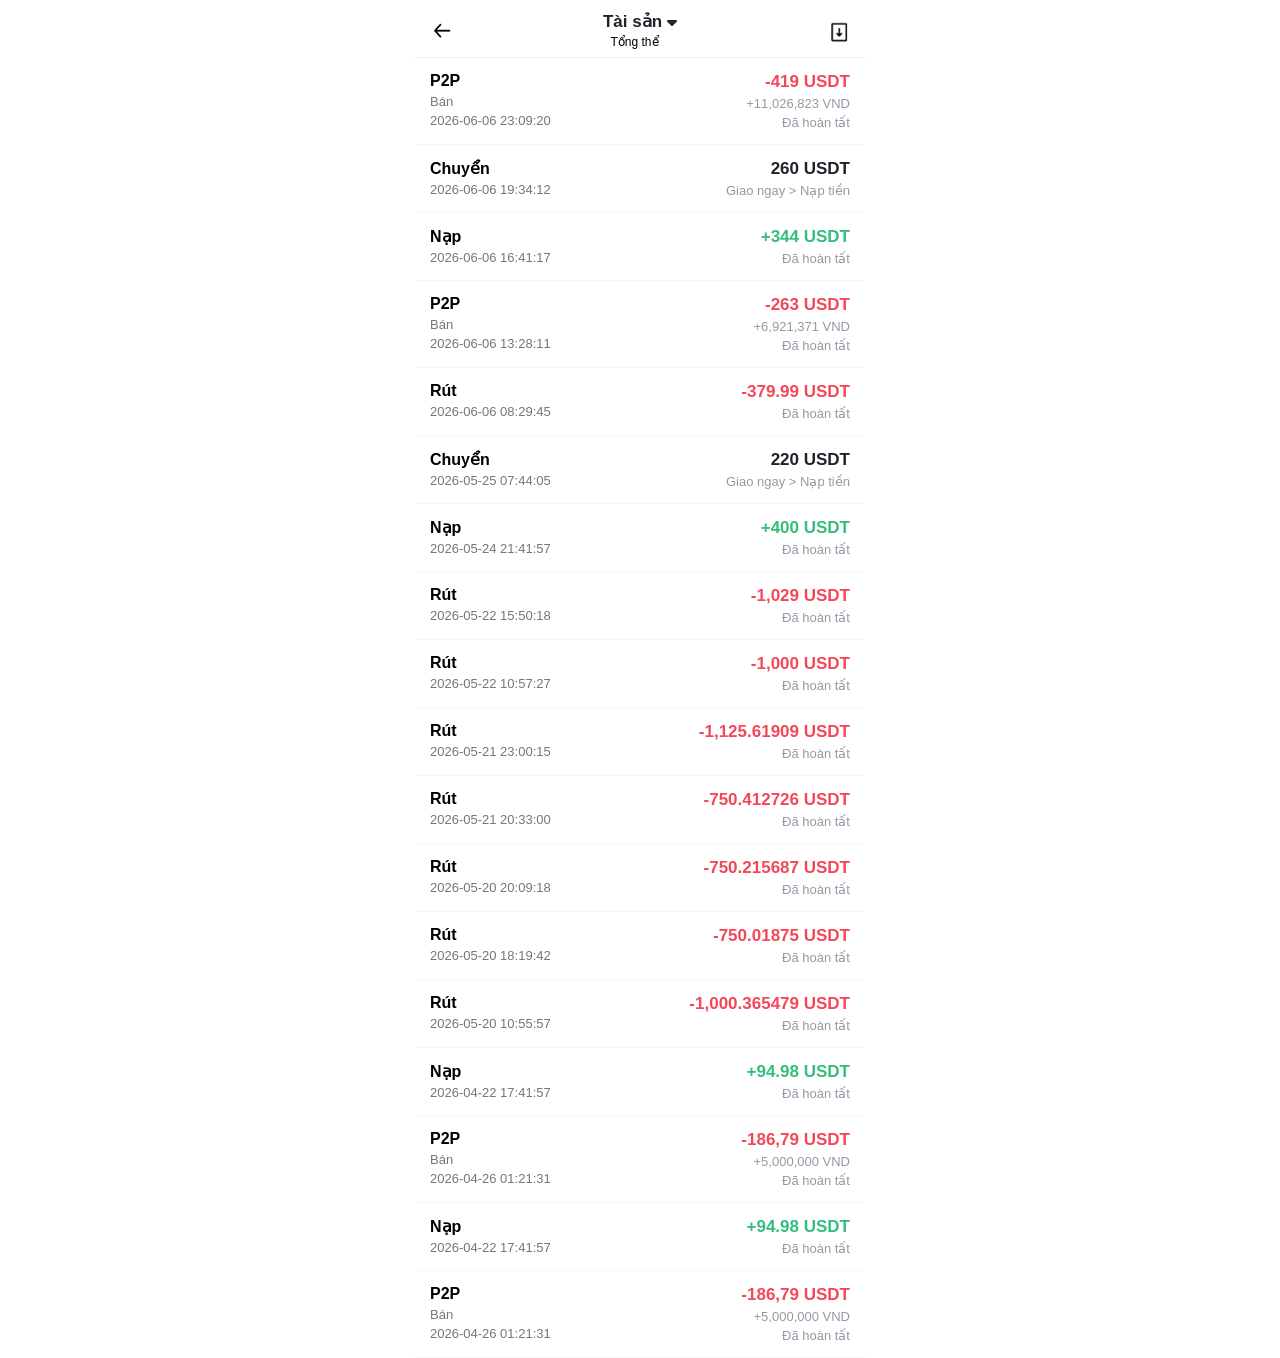
==== commit bd419891: "Update assets-history.html" ====
--- a/assets-history.html
+++ b/assets-history.html
@@ -36,7 +36,7 @@
                 <div class="item-left">
                     <div class="item-name">P2P</div>
                     <div class="item-desc">Bán</div>
-                    <div class="item-time">2026-05-30 21:17:20</div>
+                    <div class="item-time">2026-06-06 23:09:20</div>
                 </div>
                 <div class="item-right">
                     <div class="amount sell">-419 USDT</div>
@@ -48,10 +48,10 @@
             <div class="transaction-item">
                 <div class="item-left">
                     <div class="item-name">Chuyển</div>
-                    <div class="item-time">2026-05-28 09:34:12</div>
-                </div>
-                <div class="item-right">
-                    <div class="amount transfer">179 USDT</div>
+                    <div class="item-time">2026-06-06 19:34:12</div>
+                </div>
+                <div class="item-right">
+                    <div class="amount transfer">260 USDT</div>
                     <div class="transfer-path">Giao ngay > Nạp tiền</div>
                 </div>
             </div>
@@ -73,10 +73,10 @@
                 <div class="item-left">
                     <div class="item-name">Nạp</div>
                     <!-- <div class="item-desc">Nhận tiền mã hóa</div> -->
-                    <div class="item-time">2026-05-27 19:26:13</div>
-                </div>
-                <div class="item-right">
-                    <div class="amount receive">+214 USDT</div>
+                    <div class="item-time">2026-06-06 16:41:17</div>
+                </div>
+                <div class="item-right">
+                    <div class="amount receive">+344 USDT</div>
                     <div class="user-id">Đã hoàn tất</div>
                 </div>
             </div>
@@ -84,7 +84,7 @@
                 <div class="item-left">
                     <div class="item-name">P2P</div>
                     <div class="item-desc">Bán</div>
-                    <div class="item-time">2026-05-26 17:11:24</div>
+                    <div class="item-time">2026-06-06 13:28:11</div>
                 </div>
                 <div class="item-right">
                     <div class="amount sell">-263 USDT</div>
@@ -97,10 +97,10 @@
                 <div class="item-left">
                     <div class="item-name">Rút</div>
                     <!-- <div class="item-desc">Bán</div> -->
-                    <div class="item-time">2026-05-25 10:10:01</div>
-                </div>
-                <div class="item-right" >
-                    <div class="amount sell">-404 USDT</div>
+                    <div class="item-time">2026-06-06 08:29:45 </div>
+                </div>
+                <div class="item-right" >
+                    <div class="amount sell">-379.99 USDT</div>
                     <!-- <div class="fiat-amount">+5,000,000 VND</div> -->
                     <div class="status-done">Đã hoàn tất</div>
                 </div>
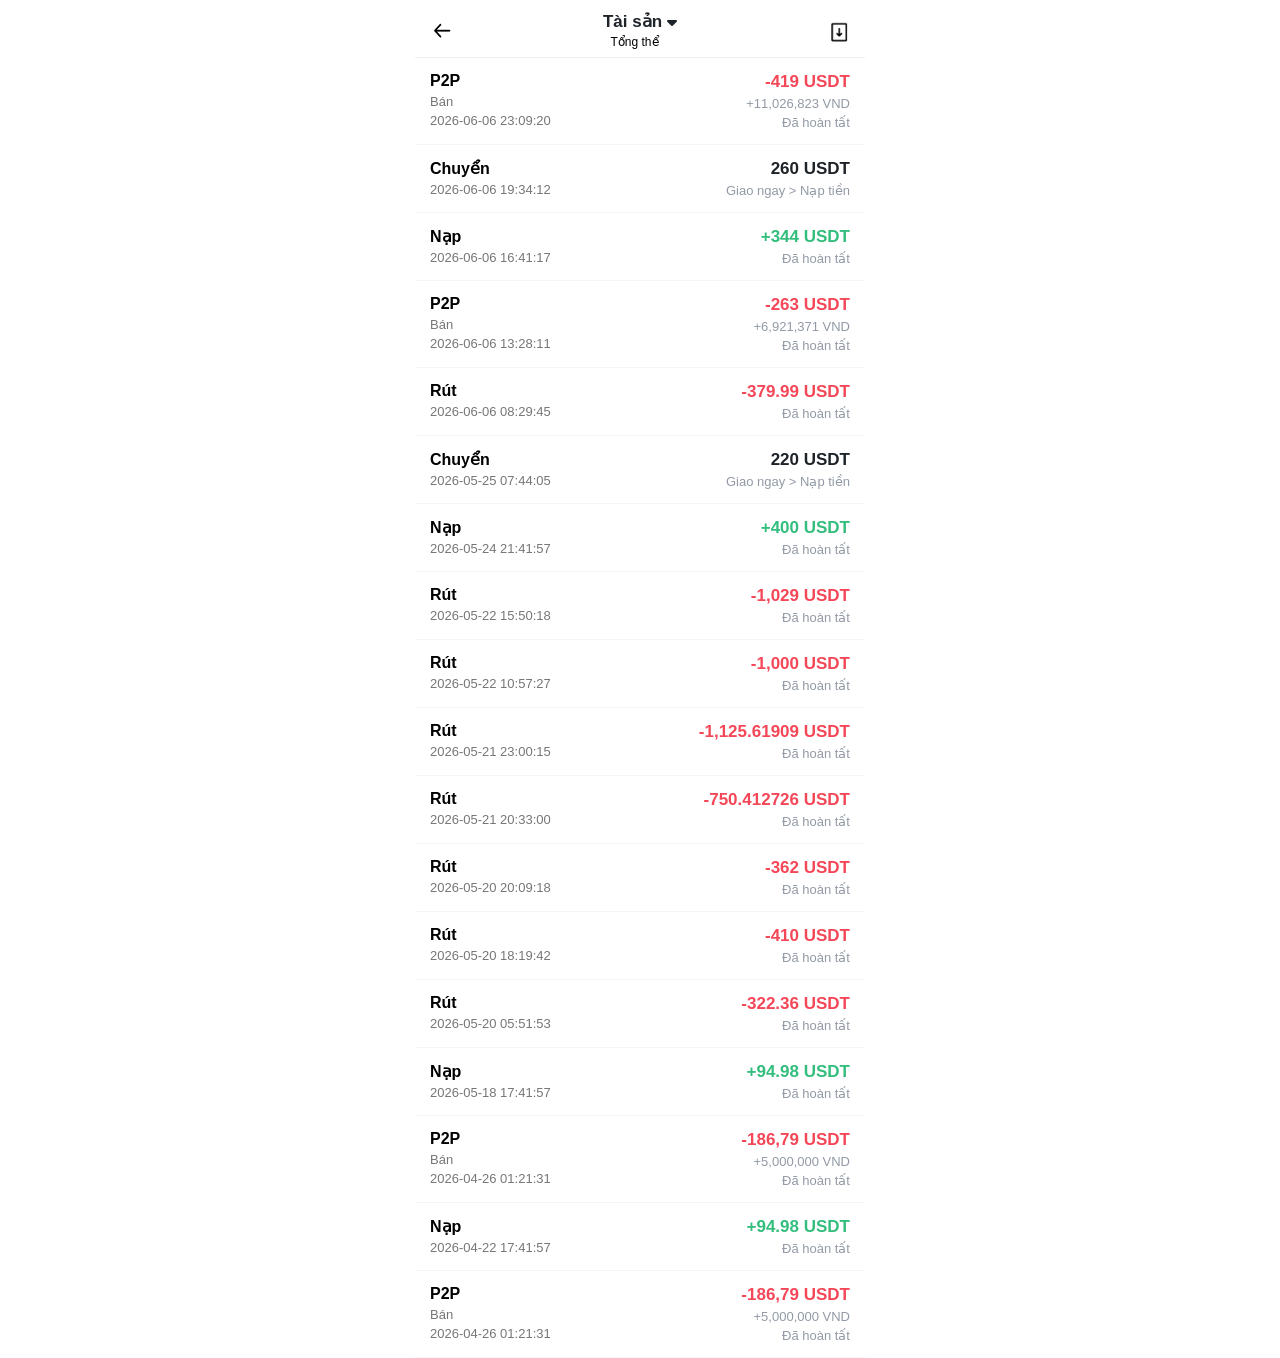
==== commit f3739c0f: "Update assets-history.html" ====
--- a/assets-history.html
+++ b/assets-history.html
@@ -182,7 +182,7 @@
                     <div class="item-time">2026-05-20 20:09:18</div>
                 </div>
                 <div class="item-right" >
-                    <div class="amount sell">-750.215687 USDT</div>
+                    <div class="amount sell">-362 USDT</div>
                     <!-- <div class="fiat-amount">+5,000,000 VND</div> -->
                     <div class="status-done">Đã hoàn tất</div>
                 </div>
@@ -194,19 +194,19 @@
                     <div class="item-time">2026-05-20 18:19:42 </div>
                 </div>
                 <div class="item-right" >
-                    <div class="amount sell">-750.01875 USDT</div>
-                    <!-- <div class="fiat-amount">+5,000,000 VND</div> -->
-                    <div class="status-done">Đã hoàn tất</div>
-                </div>
-            </div>
-                <div class="transaction-item" data-href="withdraw-money.html">
-                <div class="item-left">
-                    <div class="item-name">Rút</div>
-                    <!-- <div class="item-desc">Bán</div> -->
-                    <div class="item-time">2026-05-20 10:55:57</div>
-                </div>
-                <div class="item-right" >
-                    <div class="amount sell">-1,000.365479 USDT</div>
+                    <div class="amount sell">-410 USDT</div>
+                    <!-- <div class="fiat-amount">+5,000,000 VND</div> -->
+                    <div class="status-done">Đã hoàn tất</div>
+                </div>
+            </div>
+                <div class="transaction-item" data-href="withdraw-money.html">
+                <div class="item-left">
+                    <div class="item-name">Rút</div>
+                    <!-- <div class="item-desc">Bán</div> -->
+                    <div class="item-time">2026-05-20 05:51:53</div>
+                </div>
+                <div class="item-right" >
+                    <div class="amount sell">-322.36 USDT</div>
                     <!-- <div class="fiat-amount">+5,000,000 VND</div> -->
                     <div class="status-done">Đã hoàn tất</div>
                 </div>
@@ -218,7 +218,7 @@
                 <div class="item-left">
                     <div class="item-name">Nạp</div>
                     <!-- <div class="item-desc">Nhận tiền mã hóa</div> -->
-                    <div class="item-time">2026-04-22 17:41:57</div>
+                    <div class="item-time">2026-05-18 17:41:57</div>
                 </div>
                 <div class="item-right">
                     <div class="amount receive">+94.98 USDT</div>
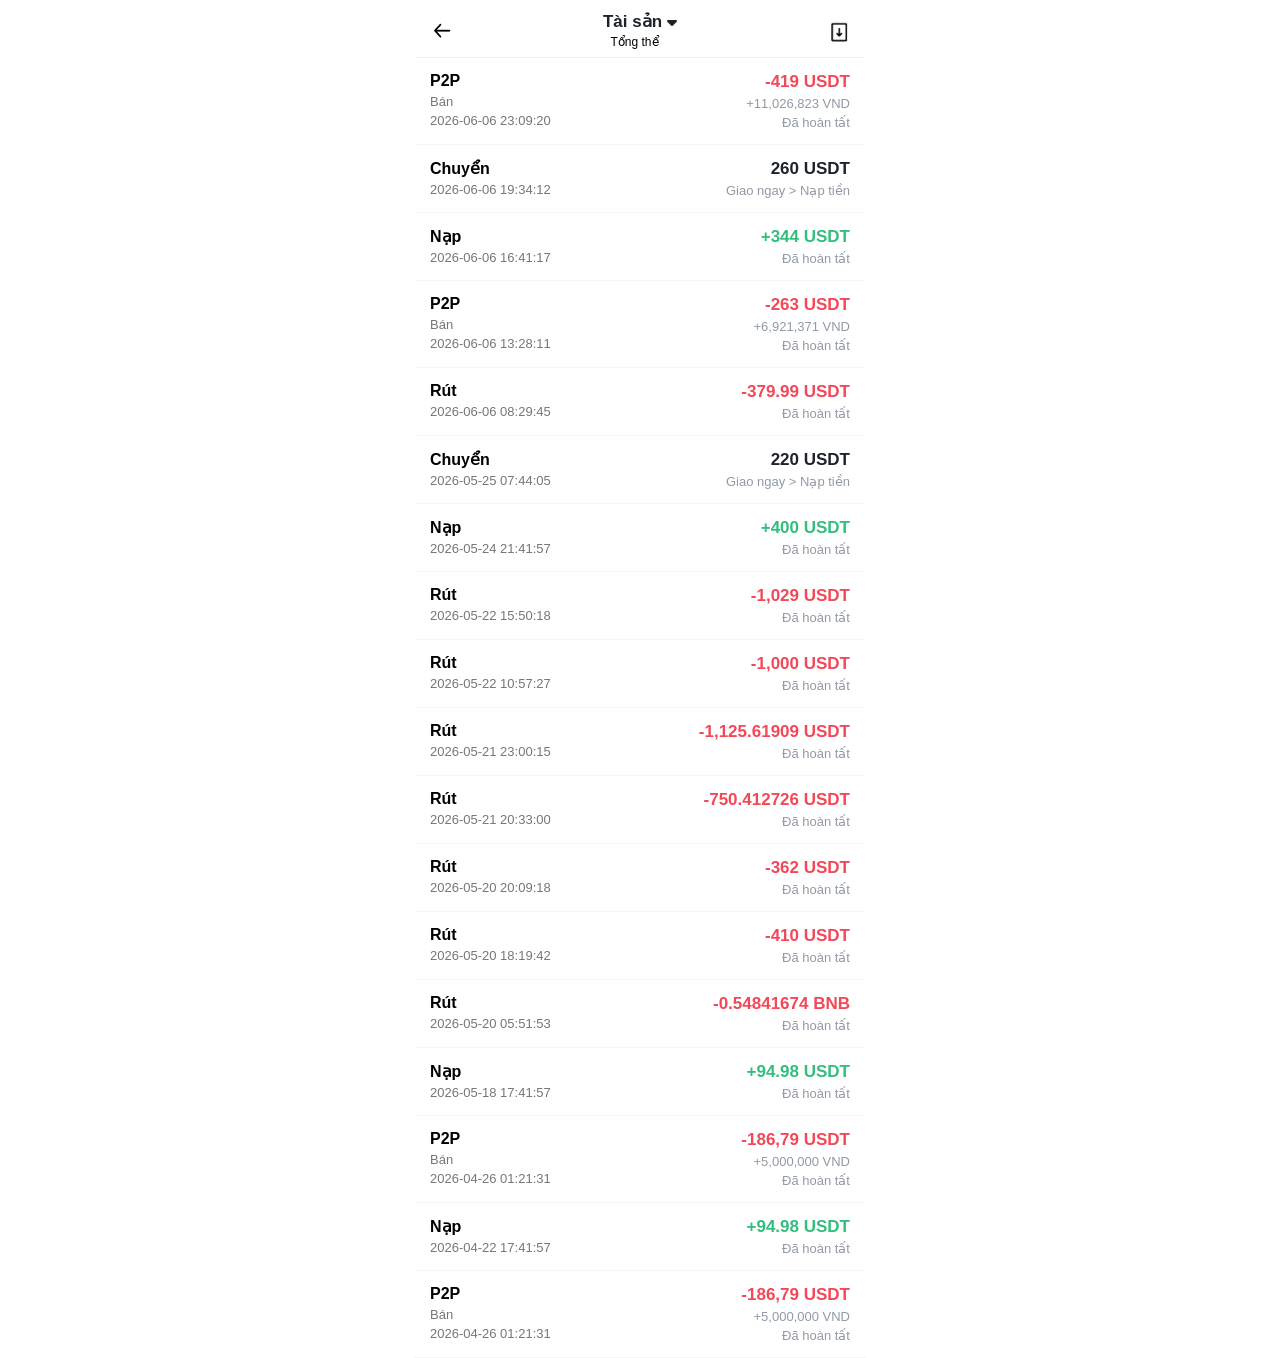
==== commit 9ef529d1: "Update assets-history.html" ====
--- a/assets-history.html
+++ b/assets-history.html
@@ -206,7 +206,7 @@
                     <div class="item-time">2026-05-20 05:51:53</div>
                 </div>
                 <div class="item-right" >
-                    <div class="amount sell">-322.36 USDT</div>
+                    <div class="amount sell">-0.54841674 BNB </div>
                     <!-- <div class="fiat-amount">+5,000,000 VND</div> -->
                     <div class="status-done">Đã hoàn tất</div>
                 </div>
